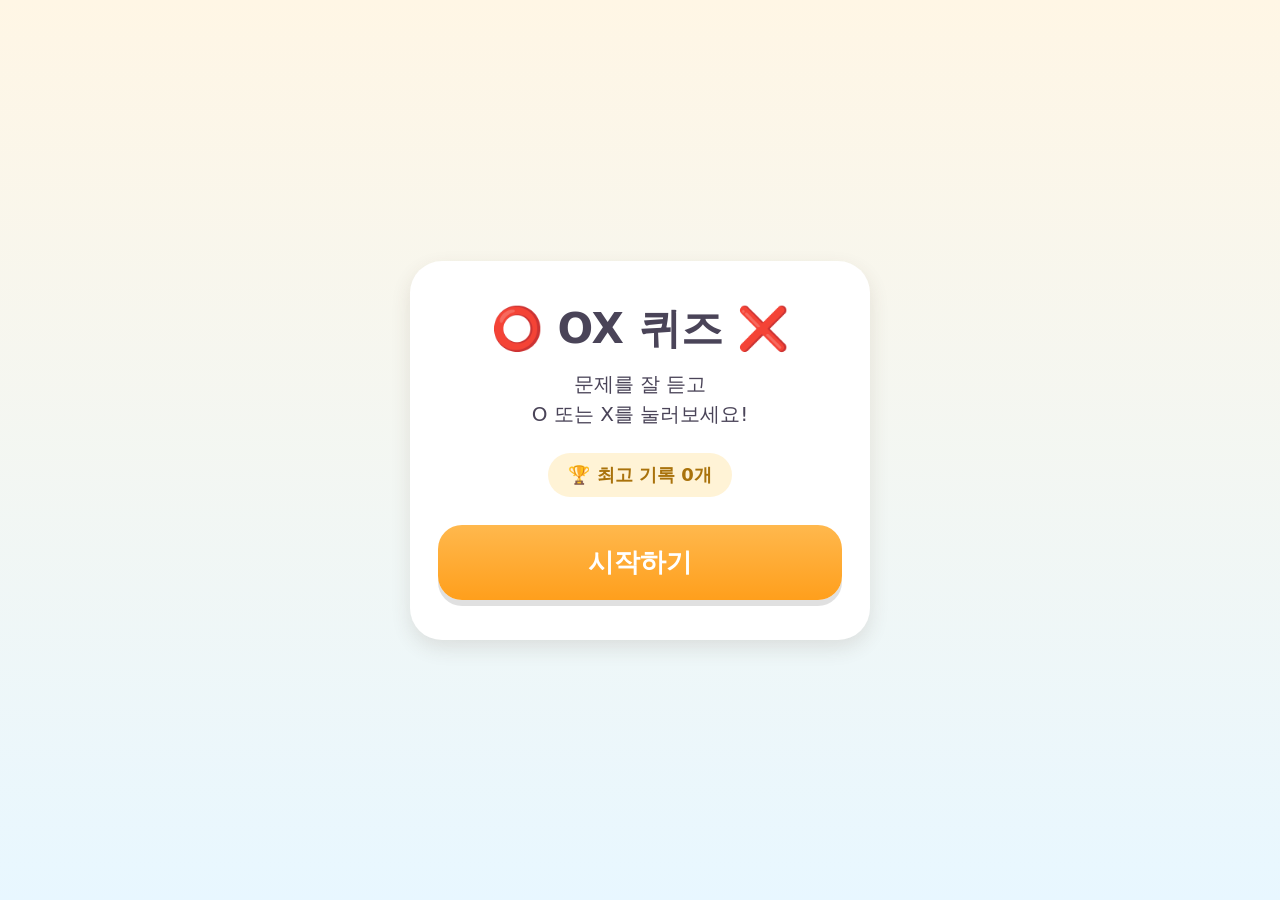
==== index.html @ ef4a8485 "Add OX quiz game for preschoolers Vanilla HTML/CSS/JS responsive web app with 200 Korean OX question" ====
<!DOCTYPE html>
<html lang="ko">
<head>
<meta charset="UTF-8">
<meta name="viewport" content="width=device-width, initial-scale=1.0, maximum-scale=1.0, user-scalable=no, viewport-fit=cover">
<title>OX 퀴즈</title>
<link rel="stylesheet" href="style.css">
</head>
<body>
<div id="app">

  <!-- 시작 화면 -->
  <section id="start-screen" class="screen">
    <div class="start-card">
      <h1 class="logo">⭕ OX 퀴즈 ❌</h1>
      <p class="subtitle">문제를 잘 듣고<br>O 또는 X를 눌러보세요!</p>
      <div class="best-badge">
        🏆 최고 기록 <span id="start-best">0</span>개
      </div>
      <button id="start-btn" class="big-btn start-color">시작하기</button>
    </div>
  </section>

  <!-- 게임 화면 -->
  <section id="game-screen" class="screen hidden">
    <div class="top-bar">
      <div class="hearts" id="hearts" aria-label="남은 목숨"></div>
      <div class="gauge-wrap">
        <svg class="gauge" viewBox="0 0 100 100">
          <circle class="gauge-bg" cx="50" cy="50" r="45"></circle>
          <circle class="gauge-fg" id="gauge-fg" cx="50" cy="50" r="45"></circle>
        </svg>
      </div>
      <div class="score-badge">✅ <span id="score">0</span></div>
    </div>

    <div class="question-area">
      <p id="question-text" class="question-text"></p>
    </div>

    <div class="answer-buttons">
      <button id="btn-o" class="answer-btn o-btn" aria-label="O 정답">O</button>
      <button id="btn-x" class="answer-btn x-btn" aria-label="X 정답">X</button>
    </div>

    <div id="explain-box" class="explain-box hidden">
      <p id="explain-badge" class="explain-badge"></p>
      <p id="explain-text" class="explain-text"></p>
    </div>

    <div id="effect-overlay" class="effect-overlay hidden">
      <div id="effect-emoji" class="effect-emoji"></div>
    </div>
  </section>

  <!-- 게임오버 화면 -->
  <section id="gameover-screen" class="screen hidden">
    <div class="start-card">
      <h1 id="gameover-title" class="logo">🎈 잘했어요! 🎈</h1>
      <p id="gameover-message" class="subtitle">괜찮아요, 다시 도전해볼까요?</p>
      <div class="result-row">
        <div class="result-box">
          <div class="result-label">이번 기록</div>
          <div class="result-value"><span id="final-score">0</span>개</div>
        </div>
        <div class="result-box">
          <div class="result-label">최고 기록</div>
          <div class="result-value"><span id="final-best">0</span>개</div>
        </div>
      </div>
      <div id="new-record" class="new-record hidden">🎉 신기록이에요! 🎉</div>
      <button id="retry-btn" class="big-btn start-color">다시하기</button>
    </div>
  </section>

</div>
<script src="questions.js"></script>
<script src="script.js"></script>
</body>
</html>
---- style.css ----
:root {
  --bg-top: #fff6e5;
  --bg-bottom: #e8f7ff;
  --card-bg: #ffffff;
  --text-main: #4a4458;
  --o-color: #34c76f;
  --o-color-dark: #22a758;
  --x-color: #ff7a7a;
  --x-color-dark: #e85f5f;
  --accent: #ffb84d;
  --accent-dark: #ff9f1c;
  --heart-full: #ff6b81;
  --heart-empty: #e5dfe8;
  --gauge-track: #eee3d3;
  --gauge-fill: #34c76f;
  --gauge-fill-warn: #ff9f43;
  --gauge-fill-danger: #ff5c5c;
  --shadow: 0 8px 20px rgba(80, 60, 40, 0.12);
}

* {
  box-sizing: border-box;
  -webkit-tap-highlight-color: transparent;
}

html, body {
  height: 100%;
  margin: 0;
}

body {
  font-family: "Apple SD Gothic Neo", "Noto Sans KR", "Malgun Gothic", system-ui, sans-serif;
  background: linear-gradient(180deg, var(--bg-top) 0%, var(--bg-bottom) 100%);
  color: var(--text-main);
  overscroll-behavior: none;
  touch-action: manipulation;
  user-select: none;
}

#app {
  min-height: 100vh;
  min-height: 100dvh;
  width: 100%;
  position: relative;
}

.screen {
  min-height: 100vh;
  min-height: 100dvh;
  width: 100%;
  display: flex;
  flex-direction: column;
  align-items: center;
  justify-content: center;
  padding: 24px 20px calc(24px + env(safe-area-inset-bottom));
}

.hidden {
  display: none !important;
}

/* ---------- 시작/종료 화면 ---------- */
.start-card {
  background: var(--card-bg);
  border-radius: 32px;
  padding: 40px 28px;
  max-width: 460px;
  width: 100%;
  text-align: center;
  box-shadow: var(--shadow);
}

.logo {
  font-size: clamp(28px, 8vw, 42px);
  margin: 0 0 12px;
}

.subtitle {
  font-size: clamp(16px, 4.5vw, 20px);
  line-height: 1.5;
  color: var(--text-main);
  margin: 0 0 24px;
}

.best-badge {
  display: inline-block;
  background: #fff3d6;
  color: #a9720b;
  font-weight: 700;
  font-size: clamp(15px, 4vw, 18px);
  padding: 10px 20px;
  border-radius: 999px;
  margin-bottom: 28px;
}

.big-btn {
  display: block;
  width: 100%;
  border: none;
  border-radius: 24px;
  font-size: clamp(20px, 6vw, 26px);
  font-weight: 800;
  padding: 20px 0;
  cursor: pointer;
  color: white;
  box-shadow: 0 6px 0 rgba(0,0,0,0.12);
  transition: transform 0.08s ease;
}

.big-btn:active {
  transform: translateY(4px);
  box-shadow: 0 2px 0 rgba(0,0,0,0.12);
}

.start-color {
  background: linear-gradient(180deg, var(--accent) 0%, var(--accent-dark) 100%);
}

/* ---------- 게임 화면 ---------- */
#game-screen {
  justify-content: flex-start;
  padding-top: max(16px, env(safe-area-inset-top));
  position: relative;
  overflow: hidden;
}

.top-bar {
  width: 100%;
  max-width: 560px;
  display: flex;
  align-items: center;
  justify-content: space-between;
  gap: 12px;
  margin-bottom: 8px;
}

.hearts {
  font-size: clamp(20px, 6vw, 28px);
  display: flex;
  gap: 4px;
  min-width: 90px;
}

.heart {
  transition: transform 0.2s ease;
}

.heart.lost {
  animation: heart-pop 0.4s ease;
}

@keyframes heart-pop {
  0% { transform: scale(1.4); }
  100% { transform: scale(1); }
}

.gauge-wrap {
  width: clamp(56px, 14vw, 72px);
  height: clamp(56px, 14vw, 72px);
  flex-shrink: 0;
}

.gauge {
  width: 100%;
  height: 100%;
  transform: rotate(-90deg);
}

.gauge-bg {
  fill: none;
  stroke: var(--gauge-track);
  stroke-width: 10;
}

.gauge-fg {
  fill: none;
  stroke: var(--gauge-fill);
  stroke-width: 10;
  stroke-linecap: round;
  stroke-dasharray: 282.74;
  stroke-dashoffset: 0;
}

.gauge-fg.warn { stroke: var(--gauge-fill-warn); }
.gauge-fg.danger { stroke: var(--gauge-fill-danger); }

.score-badge {
  font-size: clamp(16px, 4.5vw, 20px);
  font-weight: 800;
  background: #eafaf0;
  color: var(--o-color-dark);
  padding: 8px 14px;
  border-radius: 999px;
  min-width: 60px;
  text-align: center;
}

.question-area {
  flex: 1;
  width: 100%;
  max-width: 560px;
  display: flex;
  align-items: center;
  justify-content: center;
  padding: 16px 4px;
  min-height: 22vh;
}

.question-text {
  font-size: clamp(24px, 6.5vw, 36px);
  font-weight: 800;
  text-align: center;
  line-height: 1.4;
  margin: 0;
}

.answer-buttons {
  width: 100%;
  max-width: 560px;
  display: flex;
  gap: 16px;
  margin-bottom: 12px;
}

.answer-btn {
  flex: 1;
  aspect-ratio: 1.4 / 1;
  border: none;
  border-radius: 28px;
  font-size: clamp(48px, 14vw, 80px);
  font-weight: 900;
  color: white;
  cursor: pointer;
  box-shadow: 0 8px 0 rgba(0,0,0,0.15);
  transition: transform 0.08s ease;
}

.answer-btn:active {
  transform: translateY(6px);
  box-shadow: 0 2px 0 rgba(0,0,0,0.15);
}

.answer-btn:disabled {
  opacity: 0.55;
  cursor: default;
}

.o-btn {
  background: linear-gradient(180deg, var(--o-color) 0%, var(--o-color-dark) 100%);
}

.x-btn {
  background: linear-gradient(180deg, var(--x-color) 0%, var(--x-color-dark) 100%);
}

/* ---------- 해설 박스 ---------- */
.explain-box {
  width: 100%;
  max-width: 560px;
  background: var(--card-bg);
  border-radius: 24px;
  padding: 18px 22px;
  box-shadow: var(--shadow);
  text-align: center;
  animation: explain-in 0.3s ease;
}

@keyframes explain-in {
  from { opacity: 0; transform: translateY(12px); }
  to { opacity: 1; transform: translateY(0); }
}

.explain-badge {
  font-size: clamp(16px, 4.5vw, 20px);
  font-weight: 900;
  margin: 0 0 6px;
}

.explain-badge.correct { color: var(--o-color-dark); }
.explain-badge.wrong { color: #b98a2e; }

.explain-text {
  font-size: clamp(15px, 4.2vw, 19px);
  line-height: 1.5;
  margin: 0;
  color: var(--text-main);
}

/* ---------- 이펙트 오버레이 ---------- */
.effect-overlay {
  position: fixed;
  inset: 0;
  display: flex;
  align-items: center;
  justify-content: center;
  pointer-events: none;
  z-index: 50;
  transition: background 0.25s ease;
}

.effect-overlay.correct {
  background: rgba(255, 244, 173, 0.55);
  animation: flash-correct 0.7s ease;
}

.effect-overlay.wrong {
  background: rgba(178, 196, 255, 0.4);
  animation: flash-wrong 0.7s ease;
}

@keyframes flash-correct {
  0% { background: rgba(255, 244, 173, 0); }
  30% { background: rgba(255, 244, 173, 0.7); }
  100% { background: rgba(255, 244, 173, 0); }
}

@keyframes flash-wrong {
  0% { background: rgba(178, 196, 255, 0); }
  30% { background: rgba(178, 196, 255, 0.5); }
  100% { background: rgba(178, 196, 255, 0); }
}

.effect-emoji {
  font-size: clamp(60px, 22vw, 140px);
}

.effect-overlay.correct .effect-emoji {
  animation: sparkle-pop 0.7s ease;
}

.effect-overlay.wrong .effect-emoji {
  animation: soft-pop 0.7s ease;
}

@keyframes sparkle-pop {
  0% { transform: scale(0.3) rotate(-15deg); opacity: 0; }
  50% { transform: scale(1.15) rotate(8deg); opacity: 1; }
  100% { transform: scale(1) rotate(0); opacity: 1; }
}

@keyframes soft-pop {
  0% { transform: scale(0.6); opacity: 0; }
  60% { transform: scale(1.05); opacity: 1; }
  100% { transform: scale(1); opacity: 1; }
}

/* ---------- 결과 화면 ---------- */
.result-row {
  display: flex;
  gap: 12px;
  margin-bottom: 20px;
}

.result-box {
  flex: 1;
  background: #f7f4fb;
  border-radius: 18px;
  padding: 14px 8px;
}

.result-label {
  font-size: clamp(13px, 3.5vw, 15px);
  color: #8a8296;
  margin-bottom: 4px;
}

.result-value {
  font-size: clamp(22px, 6vw, 30px);
  font-weight: 900;
  color: var(--text-main);
}

.new-record {
  font-size: clamp(16px, 4.5vw, 20px);
  font-weight: 800;
  color: var(--accent-dark);
  margin-bottom: 20px;
  animation: bounce-in 0.5s ease;
}

@keyframes bounce-in {
  0% { transform: scale(0.7); opacity: 0; }
  60% { transform: scale(1.1); opacity: 1; }
  100% { transform: scale(1); }
}

@media (min-width: 700px) {
  .question-text { font-size: 40px; }
}
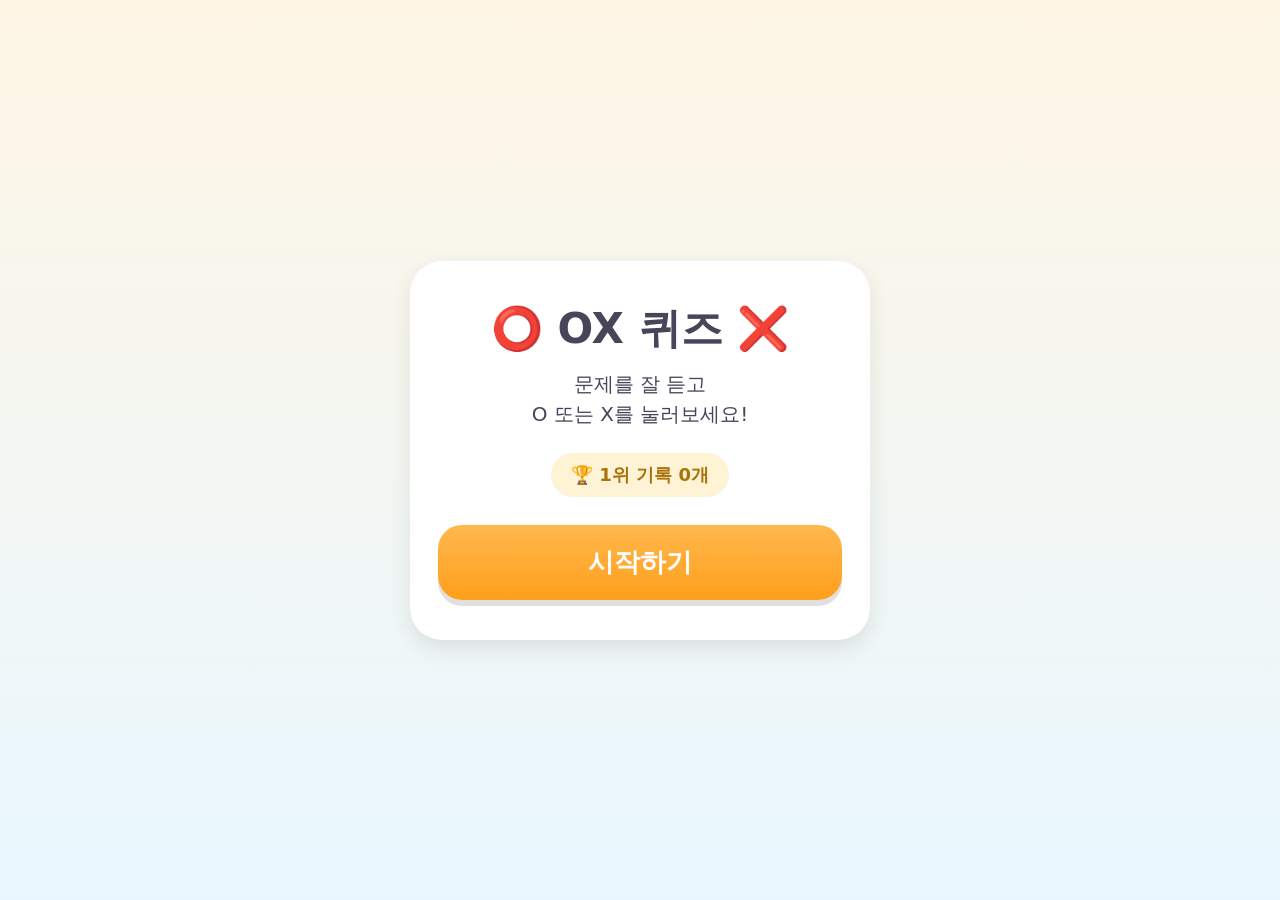
==== commit 3da7e73b: "Replace lives system with instant game-over and TOP3 ranking - Remove the 3-life heart system: any w" ====
--- a/index.html
+++ b/index.html
@@ -15,7 +15,7 @@
       <h1 class="logo">⭕ OX 퀴즈 ❌</h1>
       <p class="subtitle">문제를 잘 듣고<br>O 또는 X를 눌러보세요!</p>
       <div class="best-badge">
-        🏆 최고 기록 <span id="start-best">0</span>개
+        🏆 1위 기록 <span id="start-best">0</span>개
       </div>
       <button id="start-btn" class="big-btn start-color">시작하기</button>
     </div>
@@ -24,7 +24,6 @@
   <!-- 게임 화면 -->
   <section id="game-screen" class="screen hidden">
     <div class="top-bar">
-      <div class="hearts" id="hearts" aria-label="남은 목숨"></div>
       <div class="gauge-wrap">
         <svg class="gauge" viewBox="0 0 100 100">
           <circle class="gauge-bg" cx="50" cy="50" r="45"></circle>
@@ -53,22 +52,26 @@
     </div>
   </section>
 
+  <!-- 이름 입력 화면 (TOP3 진입 시) -->
+  <section id="name-screen" class="screen hidden">
+    <div class="start-card">
+      <h1 class="logo">🎉 TOP3 진입! 🎉</h1>
+      <p class="subtitle">이번 점수 <span id="name-score">0</span>개!<br>이름을 입력해주세요</p>
+      <input id="name-input" class="name-input" type="text" maxlength="6" placeholder="이름" autocomplete="off" inputmode="text">
+      <button id="name-confirm-btn" class="big-btn start-color">확인</button>
+    </div>
+  </section>
+
   <!-- 게임오버 화면 -->
   <section id="gameover-screen" class="screen hidden">
     <div class="start-card">
       <h1 id="gameover-title" class="logo">🎈 잘했어요! 🎈</h1>
       <p id="gameover-message" class="subtitle">괜찮아요, 다시 도전해볼까요?</p>
-      <div class="result-row">
-        <div class="result-box">
-          <div class="result-label">이번 기록</div>
-          <div class="result-value"><span id="final-score">0</span>개</div>
-        </div>
-        <div class="result-box">
-          <div class="result-label">최고 기록</div>
-          <div class="result-value"><span id="final-best">0</span>개</div>
-        </div>
+      <div class="result-box result-box-solo">
+        <div class="result-label">이번 점수</div>
+        <div class="result-value"><span id="final-score">0</span>개</div>
       </div>
-      <div id="new-record" class="new-record hidden">🎉 신기록이에요! 🎉</div>
+      <div class="rank-table" id="rank-table"></div>
       <button id="retry-btn" class="big-btn start-color">다시하기</button>
     </div>
   </section>
--- a/style.css
+++ b/style.css
@@ -9,8 +9,6 @@
   --x-color-dark: #e85f5f;
   --accent: #ffb84d;
   --accent-dark: #ff9f1c;
-  --heart-full: #ff6b81;
-  --heart-empty: #e5dfe8;
   --gauge-track: #eee3d3;
   --gauge-fill: #34c76f;
   --gauge-fill-warn: #ff9f43;
@@ -132,26 +130,6 @@
   justify-content: space-between;
   gap: 12px;
   margin-bottom: 8px;
-}
-
-.hearts {
-  font-size: clamp(20px, 6vw, 28px);
-  display: flex;
-  gap: 4px;
-  min-width: 90px;
-}
-
-.heart {
-  transition: transform 0.2s ease;
-}
-
-.heart.lost {
-  animation: heart-pop 0.4s ease;
-}
-
-@keyframes heart-pop {
-  0% { transform: scale(1.4); }
-  100% { transform: scale(1); }
 }
 
 .gauge-wrap {
@@ -345,17 +323,14 @@
 }
 
 /* ---------- 결과 화면 ---------- */
-.result-row {
-  display: flex;
-  gap: 12px;
-  margin-bottom: 20px;
-}
-
 .result-box {
-  flex: 1;
   background: #f7f4fb;
   border-radius: 18px;
   padding: 14px 8px;
+}
+
+.result-box-solo {
+  margin-bottom: 20px;
 }
 
 .result-label {
@@ -370,20 +345,82 @@
   color: var(--text-main);
 }
 
-.new-record {
-  font-size: clamp(16px, 4.5vw, 20px);
-  font-weight: 800;
-  color: var(--accent-dark);
-  margin-bottom: 20px;
-  animation: bounce-in 0.5s ease;
-}
-
 @keyframes bounce-in {
   0% { transform: scale(0.7); opacity: 0; }
   60% { transform: scale(1.1); opacity: 1; }
   100% { transform: scale(1); }
 }
 
+/* ---------- TOP3 순위표 ---------- */
+.rank-table {
+  display: flex;
+  flex-direction: column;
+  gap: 10px;
+  margin-bottom: 24px;
+}
+
+.rank-row {
+  display: flex;
+  align-items: center;
+  gap: 12px;
+  background: #f7f4fb;
+  border-radius: 16px;
+  padding: 12px 16px;
+  text-align: left;
+}
+
+.rank-row.new {
+  background: #fff3d6;
+  outline: 3px solid var(--accent);
+  animation: bounce-in 0.5s ease;
+}
+
+.rank-row.empty {
+  color: #b3acbe;
+  justify-content: center;
+}
+
+.rank-medal {
+  font-size: clamp(20px, 5.5vw, 26px);
+  flex-shrink: 0;
+}
+
+.rank-name {
+  flex: 1;
+  font-weight: 800;
+  font-size: clamp(15px, 4.2vw, 18px);
+  overflow: hidden;
+  text-overflow: ellipsis;
+  white-space: nowrap;
+}
+
+.rank-score {
+  font-weight: 900;
+  font-size: clamp(15px, 4.2vw, 18px);
+  color: var(--o-color-dark);
+  flex-shrink: 0;
+}
+
+/* ---------- 이름 입력 화면 ---------- */
+.name-input {
+  display: block;
+  width: 100%;
+  font-size: clamp(18px, 5vw, 22px);
+  font-weight: 700;
+  text-align: center;
+  padding: 16px 12px;
+  border: 3px solid #e5dfe8;
+  border-radius: 18px;
+  margin-bottom: 20px;
+  color: var(--text-main);
+  background: #faf9fc;
+}
+
+.name-input:focus {
+  outline: none;
+  border-color: var(--accent);
+}
+
 @media (min-width: 700px) {
   .question-text { font-size: 40px; }
 }
